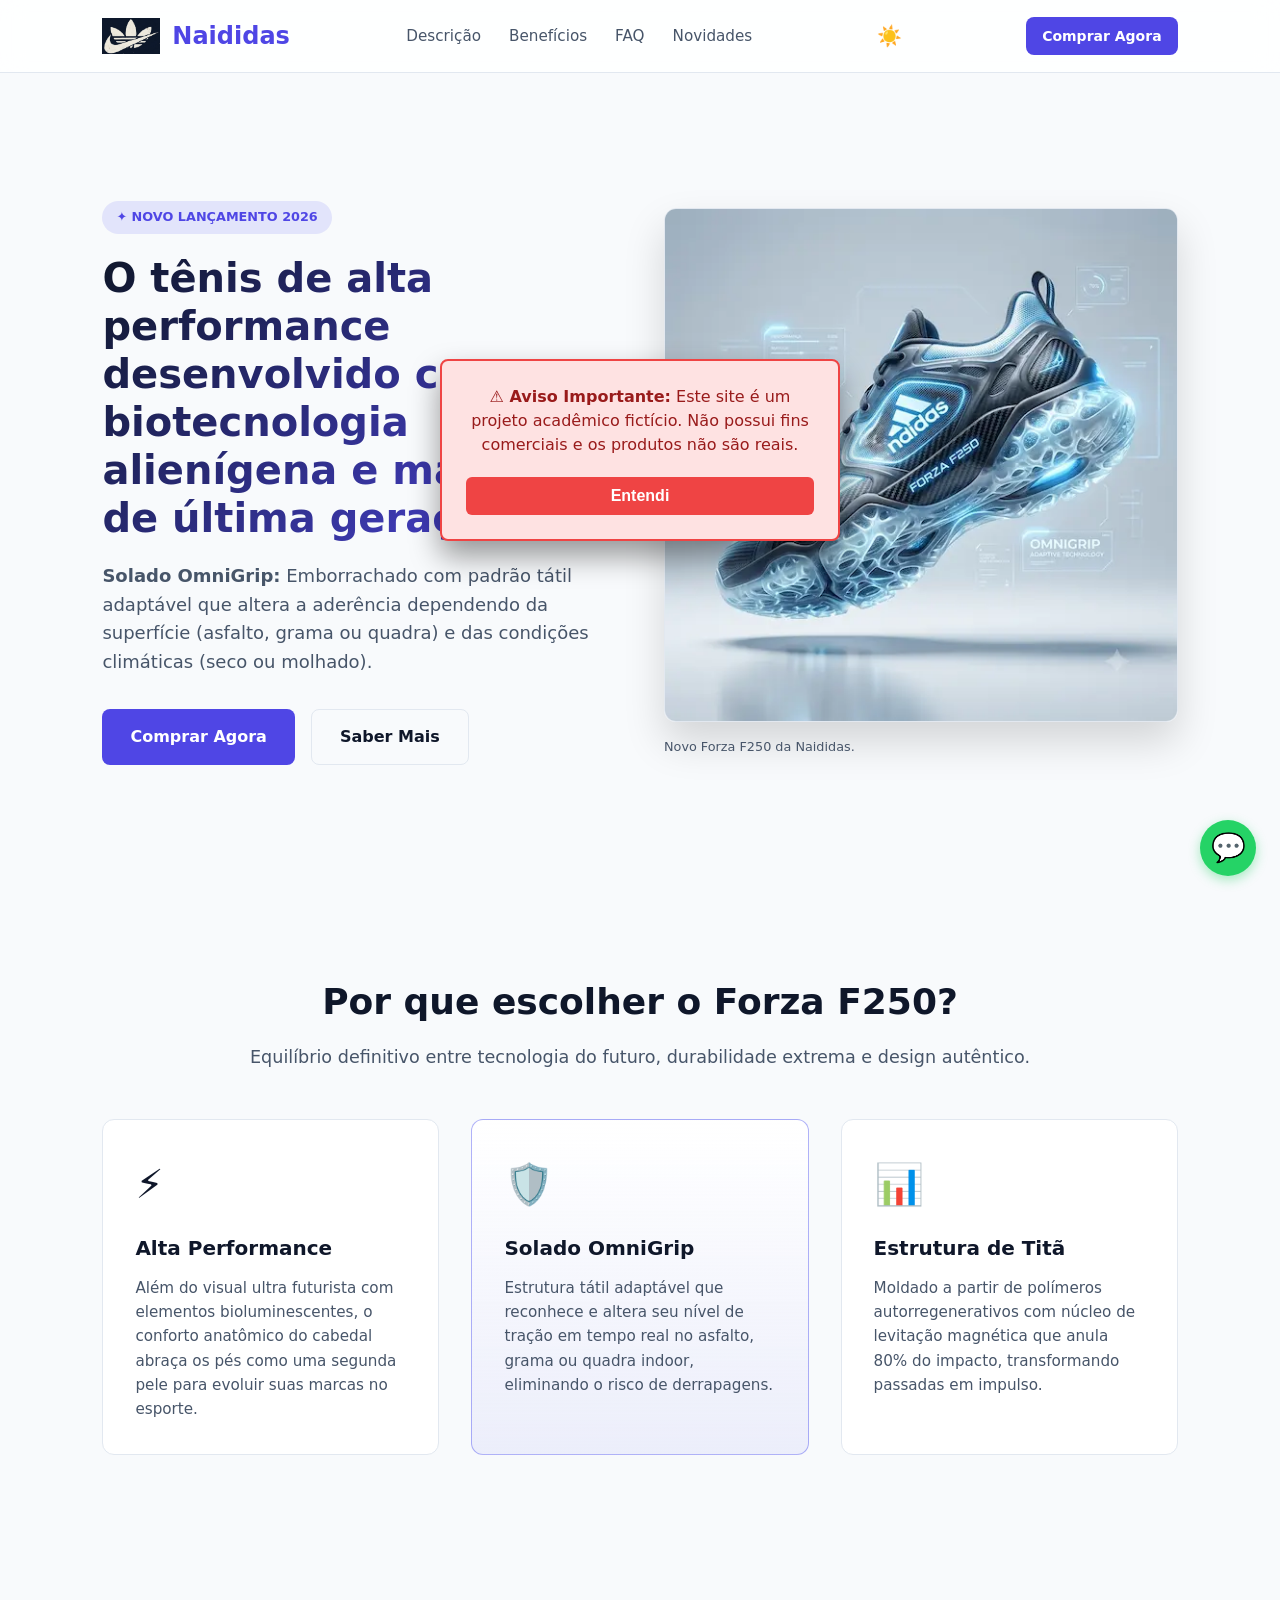
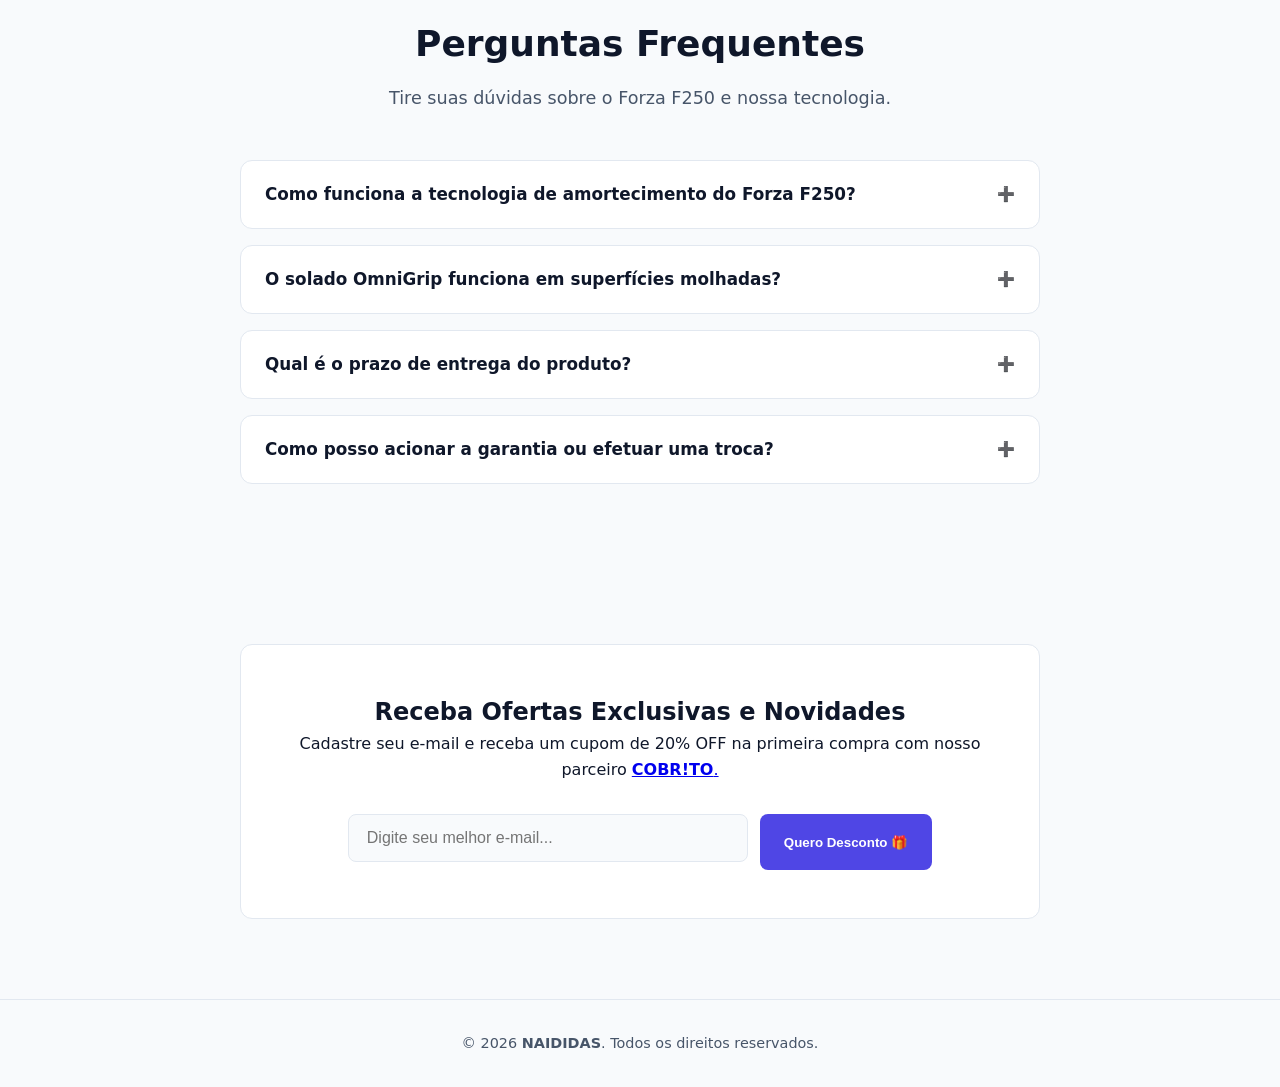
==== index.html @ dae68b15 "googleSearchVerification" ====
<!DOCTYPE html>
<html lang="pt-BR">
<head>
    <meta charset="UTF-8">
    <meta name="viewport" content="width=device-width, initial-scale=1.0">
    <title>Naididas - Forza F250 | Tênis de Alta Performance</title>

    <!-- 🔍 1. SEO TÉCNICO E INDEXAÇÃO -->
    <meta name="description" content="Tênis Naididas Forza F250: alta performance com biotecnologia alienígena, solado OmniGrip e levitação magnética para revolucionar sua prática esportiva.">
    <meta name="keywords" content="tênis esportivo, alta performance, Naididas, Forza F250, OmniGrip, tênis para corrida, tecnologia esportiva">
    <meta name="robots" content="index, follow">
    <meta name="google-site-verification" content="gStDUPfZQA_DkYHkqz-rygmfsW6gmnikHyQWNQwGamo" />    
    <link rel="canonical" href="https://aprimoramento-landing-page.vercel.app/">

    <!-- 🌐 META TAGS OPEN GRAPH (REDES SOCIAIS) -->
    <meta property="og:type" content="website">
    <meta property="og:title" content="Naididas - Forza F250">
    <meta property="og:description" content="Tecnologia de outro mundo para alta performance esportiva.">
    <meta property="og:image" content="https://images.unsplash.com/photo-1551288049-bebda4e38f71?q=80&w=1200&auto=format&fit=crop">
    <meta property="og:url" content="https://aprimoramento-landing-page.vercel.app/">
    
    <!-- FAVICON -->
    <link rel="icon" type="image/svg+xml" href="data:image/svg+xml,<svg xmlns='http://www.w3.org/2000/svg' viewBox='0 0 100 100'><text y='.9em' font-size='90'>🚀</text></svg>">
    
    <style>
        .menu-toggle {
            display: none !important;
        }
        @media (max-width: 768px) {
            .menu-toggle {
                display: flex !important;
            }
        }
    </style>
    
    <!-- ESTILOS CSS -->
    <!-- 1. Pré-carrega o CSS em segundo plano -->
    <link rel="preload" href="style.css" as="style">

    <!-- 2. Aplica o CSS assim que ele terminar de baixar -->
    <link rel="stylesheet" href="style.css" media="print" onload="this.media='all'">

    <!-- 3. Plano B caso o usuário tenha o JavaScript desativado no navegador -->
    <noscript>
    <link rel="stylesheet" href="style.css">
    </noscript>
       <script src="script.js" defer></script>
    </head>
<body>
   <div id="student-warning" class="student-warning">
    <p><strong>⚠️ Aviso Importante:</strong> Este site é um projeto acadêmico fictício. Não possui fins comerciais e os produtos não são reais.</p>
    <button id="close-warning" class="student-warning__close">Entendi</button>
</div>

<!-- 📌 CABEÇALHO FIXO COM GLASSMORPHISM -->
<header class="header">

    <div class="header__brand">
        <!--⚡ 2. PERFORMANCE: Dimensões explícitas na logo -->
        <img src="Gemini_Generated_Image_z8zp53z8zp53z8zp.jpg" alt="Logo Naididas" class="logo__img" width="36" height="36">
        <a href="#" class="header__logo">Naididas</a>
    </div>

    <nav id="header-nav" class="header__nav">
        <a href="#descricao" class="header__link">Descrição</a>
        <a href="#beneficios" class="header__link">Benefícios</a>
        <a href="#faq" class="header__link">FAQ</a>
        <a href="#newsletter" class="header__link">Novidades</a>
    </nav>

        <div class="header__actions">
        <!-- Botão para Alternar Tema -->
        <button id="theme-toggle" class="btn-icon" aria-label="Alternar Tema">
            <span class="theme-icon">🌙</span>
        </button>

        <!-- Botão Hambúrguer para Telas Menores -->
        <button class="btn-icon menu-toggle" aria-label="Menu">
            <svg width="24" height="24" viewBox="0 0 24 24" fill="none" stroke="currentColor" stroke-width="2" stroke-linecap="round" stroke-linejoin="round">
            <line x1="3" y1="12" x2="21" y2="12"></line>
            <line x1="3" y1="6" x2="21" y2="6"></line>
            <line x1="3" y1="18" x2="21" y2="18"></line>
            </svg>
        </button>
    </div>

    <a href="https://www.netshoes.com.br/p/tenis-adidas-duramo-rc-2-masculino-FBA-7043-006" class="btn btn--primary btn--sm">Comprar Agora</a>
</header>

<main>
    <!-- 🚀 SEÇÃO HERO -->
    <section class="hero">
        <div class="hero__content">
            <span class="tag">✦ NOVO LANÇAMENTO 2026</span>
            <h1 class="hero__title">O tênis de alta performance desenvolvido com biotecnologia alienígena e materiais de última geração.</h1>
            <p id="descricao" class="hero__description">
                <strong>Solado OmniGrip:</strong> Emborrachado com padrão tátil adaptável que altera a aderência dependendo da superfície (asfalto, grama ou quadra) e das condições climáticas (seco ou molhado).
            </p>
            <div class="hero__cta-group">
                <a href="https://www.netshoes.com.br/p/tenis-adidas-duramo-rc-2-masculino-FBA-7043-006" class="btn btn--primary btn--lg">Comprar Agora</a>
                <a href="#beneficios" class="btn btn--outline btn--lg">Saber Mais</a>
            </div>
        </div>
        <div class="hero__image-wrapper">
            <figure class="hero__figure">
                <picture>
                    <!-- O navegador tenta carregar o WebP primeiro -->
                    <source srcset="Tenis-Forza-F250.webp" type="image/webp">
                    
                    <!-- Fallback para PNG. Sem "loading=lazy", com "fetchpriority=high" -->
                    <img src="Tenis Forza F250.png" 
                         alt="Tênis Forza F250 da Naididas em cor azul bioluminescente" 
                         class="hero__img"
                         fetchpriority="high"
                         width="520"
                         height="350">
                </picture>
                <figcaption class="hero__caption">Novo Forza F250 da Naididas.</figcaption>
            </figure>
        </div>
    </section>

    <!-- 🎁 SEÇÃO DE BENEFÍCIOS -->
    <section id="beneficios" class="beneficios">
        <div class="beneficios__header">
            <h2 class="beneficios__title">Por que escolher o Forza F250?</h2>
            <p class="beneficios__subtitle">Equilíbrio definitivo entre tecnologia do futuro, durabilidade extrema e design autêntico.</p>
        </div>

        <div class="beneficios__grid">
            <article class="card">
                <div class="card__icon">⚡</div>
                <h3 class="card__title">Alta Performance</h3>
                <p class="card__description">
                    Além do visual ultra futurista com elementos bioluminescentes, o conforto anatômico do cabedal abraça os pés como uma segunda pele para evoluir suas marcas no esporte.
                </p>
            </article>

            <article id="recursos" class="card card--featured">
                <div class="card__icon">🛡️</div>
                <h3 class="card__title">Solado OmniGrip</h3>
                <p class="card__description">
                    Estrutura tátil adaptável que reconhece e altera seu nível de tração em tempo real no asfalto, grama ou quadra indoor, eliminando o risco de derrapagens.
                </p>
            </article>

            <article class="card">
                <div class="card__icon">📊</div>
                <h3 class="card__title">Estrutura de Titã</h3>
                <p class="card__description">
                    Moldado a partir de polímeros autorregenerativos com núcleo de levitação magnética que anula 80% do impacto, transformando passadas em impulso.
                </p>
            </article>
        </div>
    </section>

    <!-- ❓ SEÇÃO FAQ -->
    <section id="faq" class="faq">
        <div class="faq__header">
            <h2 class="faq__title">Perguntas Frequentes</h2>
            <p class="faq__subtitle">Tire suas dúvidas sobre o Forza F250 e nossa tecnologia.</p>
        </div>

        <div class="faq__container">
            <details class="faq__item">
                <summary class="faq__question">Como funciona a tecnologia de amortecimento do Forza F250?</summary>
                <div class="faq__answer">
                    <p>Utilizamos um núcleo de levitação magnética de baixa frequência que anula até 80% do impacto contra o solo, convertendo a energia da pisada em impulso para o próximo passo.</p>
                </div>
            </details>

            <details class="faq__item">
                <summary class="faq__question">O solado OmniGrip funciona em superfícies molhadas?</summary>
                <div class="faq__answer">
                    <p>Sim! A estrutura tátil adaptável altera a textura em tempo real conforme reconhece umidade ou mudanças de terreno, garantindo máxima tração e aderência.</p>
                </div>
            </details>

            <details class="faq__item">
                <summary class="faq__question">Qual é o prazo de entrega do produto?</summary>
                <div class="faq__answer">
                    <p>O envio é realizado em até 48 horas após a confirmação do pagamento. O prazo de entrega varia de 3 a 7 dias úteis de acordo com a sua região.</p>
                </div>
            </details>

            <details class="faq__item">
                <summary class="faq__question">Como posso acionar a garantia ou efetuar uma troca?</summary>
                <div class="faq__answer">
                    <p>Você pode solicitar a troca ou devolução em até 30 dias após o recebimento através do nosso canal de atendimento via WhatsApp ou e-mail de suporte.</p>
                </div>
            </details>
        </div>
    </section>

    <!-- 📩 CAPTURA DE LEADS -->
    <section id="newsletter" class="newsletter">
        <div class="newsletter__container">
            <h2 class="section-title">Receba Ofertas Exclusivas e Novidades</h2>
            <p class="section-subtitle">Cadastre seu e-mail e receba um cupom de 20% OFF na primeira compra com nosso parceiro 
                <a href="https://cobritofitness.netlify.app/" target="_blank"><strong>COBR!TO</strong>.</a></p>
            <form class="newsletter__form" action="#" method="POST">
                <div class="newsletter__field">
                    <label for="email-input" class="sr-only">Seu e-mail principal</label>
                    <input type="email" id="email-input" class="newsletter__input" placeholder="Digite seu melhor e-mail..." required>
                </div>
                <button type="submit" class="btn btn--primary btn--form">Quero Desconto 🎁</button>
            </form>
        </div>
    </section>
</main>

<!-- 🟢 BOTÃO FLUTUANTE DO WHATSAPP -->
<a href="https://wa.me/5511999999999" target="_blank" class="whatsapp-btn" aria-label="Fale conosco no WhatsApp">
    💬
</a>

<!-- 🦶 RODAPÉ -->
<footer class="footer">
    <p class="footer__text">
        © 2026 <strong>NAIDIDAS</strong>. Todos os direitos reservados.
    </p>
</footer>

</body>
</html>
---- style.css ----
/* ====================================================================
1. VARIÁVEIS CSS (:root) & RESET BÁSICO (TEMA ESCURO PADRÃO)
=====================================================================*/
:root, 
html[data-theme="dark"] {
  --bg-main: #0f172a;
  --bg-card: #1e293b;
  --bg-glass: rgba(15, 23, 42, 0.85);
  --color-primary: #6366f1;
  --color-primary-hover: #4f46e5;
  --color-secondary: #ec4899;
  --color-text: #f8fafc;
  --color-text-muted: #94a3b8;
  --color-border: #334155;

  --font-main: system-ui, -apple-system, BlinkMacSystemFont, 'Segoe UI', Roboto, sans-serif;
  --radius-sm: 8px;
  --radius-md: 12px;
  --radius-full: 999px;
  --transition: all 0.3s cubic-bezier(0.4, 0, 0.2, 1);
}

/* ====================================================================
   TEMA CLARO (Automático via Sistema OU Forçado)
=====================================================================*/
@media (prefers-color-scheme: light) {
  html:not([data-theme="dark"]) {
    --bg-main: #f8fafc;
    --bg-card: #ffffff;
    --bg-glass: rgba(255, 255, 255, 0.85);
    --color-primary: #4f46e5;
    --color-primary-hover: #4338ca;
    --color-secondary: #db2777;
    --color-text: #0f172a;
    --color-text-muted: #475569;
    --color-border: #e2e8f0;
  }
}

html[data-theme="light"] {
  --bg-main: #f8fafc;
  --bg-card: #ffffff;
  --bg-glass: rgba(255, 255, 255, 0.85);
  --color-primary: #4f46e5;
  --color-primary-hover: #4338ca;
  --color-secondary: #db2777;
  --color-text: #0f172a;
  --color-text-muted: #475569;
  --color-border: #e2e8f0;
}

/* ====================================================================
   RESET UNIVERSAL E ESTRUTURA
=====================================================================*/
* {
  margin: 0;
  padding: 0;
  box-sizing: border-box;
}

html {
  scroll-behavior: smooth;
  scroll-padding-top: 90px;
  font-family: var(--font-main);
  background-color: var(--bg-main);
  color: var(--color-text);
  transition: background-color 0.3s ease, color 0.3s ease;
}

body {
  line-height: 1.6;
  overflow-x: hidden;
  width: 100%;
}

/* ==========================================================================
   AVISO DE PROJETO ACADÊMICO
   ========================================================================== */
/* ==========================================================================
   AVISO DE PROJETO ACADÊMICO (ESTILO MODAL DE ERRO)
   ========================================================================== */
.student-warning {
    /* Posicionamento no centro da tela */
    position: fixed;
    top: 50%;
    left: 50%;
    transform: translate(-50%, -50%);
    z-index: 10000; /* Fica acima de todos os elementos do site */
    
    /* Visual de Erro/Alerta */
    background-color: #fee2e2; /* Fundo vermelho bem claro */
    color: #991b1b; /* Texto em vermelho escuro */
    border: 2px solid #ef4444; /* Borda vermelha padrão */
    border-radius: 8px; /* Cantos arredondados */
    box-shadow: 0 15px 30px rgba(0, 0, 0, 0.4); /* Sombra forte para destacar */
    
    /* Tamanho e espaçamento interno */
    width: 90%;
    max-width: 400px;
    padding: 24px;
    
    /* Organiza o texto e o botão em coluna */
    display: flex; 
    flex-direction: column;
    align-items: center;
    text-align: center;
    gap: 20px;
}

.student-warning p {
    margin: 0;
    font-size: 1rem;
    line-height: 1.5;
}

/* Estilo do novo botão "Entendi" */
.student-warning__close {
    background-color: #ef4444;
    color: #ffffff;
    border: none;
    padding: 10px 24px;
    font-size: 1rem;
    font-weight: bold;
    border-radius: 6px;
    cursor: pointer;
    transition: background-color 0.2s ease;
    width: 100%; /* Botão ocupa a largura total da caixa */
}

.student-warning__close:hover {
    background-color: #dc2626; /* Fica mais escuro ao passar o mouse */
}

.sr-only {
  position: absolute;
  width: 1px;
  height: 1px;
  padding: 0;
  margin: -1px;
  overflow: hidden;
  clip: rect(0, 0, 0, 0);
  border: 0;
}

/* ====================================================================
2. CABEÇALHO FIXO (.header)
=================================================================== */
.header {
  position: sticky;
  top: 0;
  z-index: 1000;
  display: flex;
  justify-content: space-between;
  align-items: center;
  padding: 16px 8%;
  background: var(--bg-glass);
  backdrop-filter: blur(12px);
  -webkit-backdrop-filter: blur(12px);
  border-bottom: 1px solid var(--color-border);
}

.header__brand {
  display: flex;
  align-items: center;
  gap: 12px;
}

.header__logo {
  color: var(--color-primary);
  font-size: 24px;
  font-weight: bold;
  text-decoration: none;
}

.logo__img {
  height: 36px;
  width: auto;
  object-fit: contain;
}

.header__nav {
  display: flex;
  gap: 28px;
}

/* Oculta o botão hambúrguer no Desktop */
.menu-toggle {
  display: none !important; 
}

.header__actions {
  display: flex;
  align-items: center;
  gap: 12px;
}

body.light-theme {
  --bg-main: #f8fafc;
  --bg-card: #ffffff;
  --bg-glass: rgba(255, 255, 255, 0.85);
  --color-text: #0f172a;
  --color-text-muted: #475569;
  --color-border: #e2e8f0;
}

.header__link {
  color: var(--color-text-muted);
  text-decoration: none;
  font-size: 0.95rem;
  font-weight: 500;
  transition: var(--transition);
}

.header__link:hover {
  color: var(--color-primary);
}

/* ====================================================================
3. BOTÕES REUTILIZÁVEIS (.btn)
=================================================================== */
.btn {
  display: inline-flex;
  align-items: center;
  justify-content: center;
  font-weight: 600;
  text-decoration: none;
  border-radius: var(--radius-sm);
  border: none;
  cursor: pointer;
  transition: var(--transition);
}

.btn--sm {
  padding: 8px 16px;
  font-size: 0.875rem;
}

.btn--lg {
  padding: 14px 28px;
  font-size: 1rem;
}

.btn--primary {
  background-color: var(--color-primary);
  color: #ffffff;
}

.btn--primary:hover {
  background-color: var(--color-primary-hover);
  transform: translateY(-2px);
  box-shadow: 0 8px 20px rgba(99, 102, 241, 0.3);
}

.btn--outline {
  background-color: transparent;
  color: var(--color-text);
  border: 1px solid var(--color-border);
}

.btn--outline:hover {
  border-color: var(--color-primary);
  background-color: rgba(99, 102, 241, 0.1);
}

.btn-icon {
    background: transparent;
    border: none;
    font-size: 1.25rem;
    cursor: pointer;
    padding: 8px;
    color: var(--color-text);
}

/* ====================================================================
4. SEÇÃO HERO (.hero)
=================================================================== */
.hero {
  display: flex;
  align-items: center;
  justify-content: space-between;
  gap: 48px;
  padding: 80px 8%;
  min-height: calc(100vh - 80px);
}

.hero__content {
  flex: 1;
  max-width: 600px;
}

.tag {
  display: inline-block;
  padding: 6px 14px;
  border-radius: var(--radius-full);
  background-color: rgba(99, 102, 241, 0.15);
  color: var(--color-primary);
  font-size: 0.8rem;
  font-weight: 700;
  margin-bottom: 20px;
}

.hero__title {
  font-size: 2.5rem;
  font-weight: 800;
  line-height: 1.2;
  margin-bottom: 20px;
  background: linear-gradient(135deg, var(--color-text) 0%, var(--color-primary) 100%);
  -webkit-background-clip: text;
  background-clip: text;
  -webkit-text-fill-color: transparent;
}

.hero__description {
  font-size: 1.125rem;
  color: var(--color-text-muted);
  margin-bottom: 32px;
}

.hero__cta-group {
  display: flex;
  gap: 16px;
  flex-wrap: wrap;
}

.hero__image-wrapper {
  flex: 1;
  width: 100%;
}

.hero__img {
  width: 100%;
  max-width: 520px;
  height: auto;
  border-radius: var(--radius-md);
  border: 1px solid var(--color-border);
  box-shadow: 0 20px 40px rgba(0, 0, 0, 0.15);
}

.hero__caption {
  font-size: 0.8rem;
  color: var(--color-text-muted);
  margin-top: 8px;
  text-align: left;
}

/* ====================================================================
5. SEÇÃO DE BENEFÍCIOS (.beneficios)
==================================================================== */
.beneficios {
  padding: 80px 8%;
  background-color: var(--bg-main);
}

.beneficios__header {
  text-align: center;
  margin-bottom: 48px;
}

.beneficios__title {
  font-size: 2.25rem;
  font-weight: 700;
  color: var(--color-text);
  margin-bottom: 12px;
}

.beneficios__subtitle {
  color: var(--color-text-muted);
  font-size: 1.1rem;
}

.beneficios__grid {
  display: grid;
  grid-template-columns: repeat(auto-fit, minmax(280px, 1fr));
  gap: 32px;
}

.card {
  background-color: var(--bg-card);
  border: 1px solid var(--color-border);
  border-radius: var(--radius-md);
  padding: 32px;
  display: flex;
  flex-direction: column;
  align-items: flex-start;
  transition: var(--transition);
}

.card:hover {
  transform: translateY(-8px);
  border-color: var(--color-primary);
  box-shadow: 0 12px 30px rgba(99, 102, 241, 0.15);
}

.card--featured {
  border-color: rgba(99, 102, 241, 0.5);
  background: linear-gradient(180deg, var(--bg-card) 0%, rgba(99, 102, 241, 0.08) 100%);
}

.card__icon {
  font-size: 2.5rem;
  margin-bottom: 16px;
}

.card__title {
  font-size: 1.25rem;
  font-weight: 600;
  color: var(--color-text);
  margin-bottom: 12px;
}

.card__description {
  color: var(--color-text-muted);
  font-size: 0.95rem;
  line-height: 1.6;
}

/* ====================================================================
6. PERGUNTAS FREQUENTES (.faq)
==================================================================== */
.faq {
  padding: 80px 8%;
  background-color: var(--bg-main);
}

.faq__header {
  text-align: center;
  margin-bottom: 48px;
}

.faq__title {
  font-size: 2.25rem;
  font-weight: 700;
  color: var(--color-text);
  margin-bottom: 12px;
}

.faq__subtitle {
  color: var(--color-text-muted);
  font-size: 1.1rem;
}

.faq__container {
  max-width: 800px;
  margin: 0 auto;
  display: flex;
  flex-direction: column;
  gap: 16px;
}

.faq__item {
  background-color: var(--bg-card);
  border: 1px solid var(--color-border);
  border-radius: var(--radius-md);
  overflow: hidden;
  transition: var(--transition);
}

.faq__item[open] {
  border-color: var(--color-primary);
}

.faq__question {
  padding: 20px 24px;
  font-size: 1.05rem;
  font-weight: 600;
  color: var(--color-text);
  cursor: pointer;
  list-style: none;
  display: flex;
  justify-content: space-between;
  align-items: center;
  user-select: none;
}

.faq__question::after {
  content: '➕';
  font-size: 0.9rem;
  transition: var(--transition);
}

.faq__item[open] .faq__question::after {
  content: '➖';
}

.faq__answer {
  padding: 0 24px 20px 24px;
  color: var(--color-text-muted);
  font-size: 0.95rem;
  line-height: 1.6;
}

/* ====================================================================
7. CAPTURA DE LEADS (.newsletter)
==================================================================== */
.newsletter {
  padding: 80px 8%;
}

.newsletter__container {
  background-color: var(--bg-card);
  border: 1px solid var(--color-border);
  border-radius: var(--radius-md);
  padding: 48px 24px;
  text-align: center;
  max-width: 800px;
  margin: 0 auto;
}

.newsletter__form {
  display: flex;
  gap: 12px;
  margin-top: 32px;
  justify-content: center;
}

.newsletter__field {
  flex: 1;
  max-width: 400px;
}

.newsletter__input {
  width: 100%;
  padding: 14px 18px;
  border-radius: var(--radius-sm);
  border: 1px solid var(--color-border);
  background-color: var(--bg-main);
  color: var(--color-text);
  font-size: 1rem;
  outline: none;
  transition: var(--transition);
}

.newsletter__input:focus {
  border-color: var(--color-primary);
  box-shadow: 0 0 0 3px rgba(99, 102, 241, 0.25);
}

.btn--form {
  padding: 14px 24px;
}

/* ====================================================================
8. RODAPÉ E BOTÃO FLUTUANTE
==================================================================== */
.footer {
  padding: 32px 8%;
  border-top: 1px solid var(--color-border);
  text-align: center;
  color: var(--color-text-muted);
  font-size: 0.9rem;
}

.whatsapp-btn {
  position: fixed;
  bottom: 24px;
  right: 24px;
  z-index: 9999;
  width: 56px;
  height: 56px;
  background-color: #25d366;
  color: #ffffff;
  border-radius: var(--radius-full);
  display: flex;
  align-items: center;
  justify-content: center;
  font-size: 1.75rem;
  text-decoration: none;
  box-shadow: 0 4px 12px rgba(37, 211, 102, 0.4);
  transition: var(--transition);
}

.whatsapp-btn:hover {
  background-color: #1eb954;
  transform: scale(1.1);
  box-shadow: 0 6px 16px rgba(37, 211, 102, 0.6);
}

/* ====================================================================
9. MEDIA QUERIES (RESPONSIVIDADE MÓVEL)
==================================================================== */
@media (max-width: 768px) {
  .header {
    padding: 14px 5%;
  }

  /* Esconde os links normais e cria o bloco suspenso */
  .header__nav {
    display: none;
    position: absolute;
    top: 100%;
    left: 0;
    width: 100%;
    background: var(--bg-card);
    flex-direction: column;
    padding: 20px;
    border-bottom: 1px solid var(--color-border);
  }

  /* Classe ativada via JavaScript para abrir o menu */
  .header__nav.header__nav--active {
    display: flex;
  }

  /* Força a exibição do botão Hambúrguer apenas no mobile */
  .menu-toggle {
    display: flex !important;
    align-items: center;
    justify-content: center;
  }

  /* Ajustes da Seção Hero para Mobile */
  .hero {
    flex-direction: column;
    text-align: center;
    padding: 40px 5%;
    min-height: auto;
  }

  .hero__title {
    font-size: 1.85rem;
  }

  .hero__caption {
    text-align: center;
  }

  .hero__cta-group {
    justify-content: center;
  }

  .newsletter__form {
    flex-direction: column;
    align-items: center;
  }

  .newsletter__field, .btn--form {
    width: 100%;
  }
}

/* ==========================================================================
10. ACESSIBILIDADE: FOCO VISÍVEL PARA NAVEGAÇÃO VIA TECLADO (TAB)
========================================================================== */
:focus-visible {
  outline: 3px solid var(--color-primary, #6366f1);
  outline-offset: 4px;
  border-radius: 4px;
}

/* ==========================================================================
11. ESTILIZAÇÃO PARA IMPRESSÃO (@media print)
========================================================================== */
@media print {
  .header,
  .btn,
  .newsletter,
  .whatsapp-btn,
  .faq__question::after {
    display: none !important;
  }

  body {
    background-color: #ffffff !important;
    color: #000000 !important;
  }

  .card, .faq__item {
    border: 1px solid #ccc !important;
    background: transparent !important;
    break-inside: avoid;
  }
}
---- style.css ----
/* ====================================================================
1. VARIÁVEIS CSS (:root) & RESET BÁSICO (TEMA ESCURO PADRÃO)
=====================================================================*/
:root, 
html[data-theme="dark"] {
  --bg-main: #0f172a;
  --bg-card: #1e293b;
  --bg-glass: rgba(15, 23, 42, 0.85);
  --color-primary: #6366f1;
  --color-primary-hover: #4f46e5;
  --color-secondary: #ec4899;
  --color-text: #f8fafc;
  --color-text-muted: #94a3b8;
  --color-border: #334155;

  --font-main: system-ui, -apple-system, BlinkMacSystemFont, 'Segoe UI', Roboto, sans-serif;
  --radius-sm: 8px;
  --radius-md: 12px;
  --radius-full: 999px;
  --transition: all 0.3s cubic-bezier(0.4, 0, 0.2, 1);
}

/* ====================================================================
   TEMA CLARO (Automático via Sistema OU Forçado)
=====================================================================*/
@media (prefers-color-scheme: light) {
  html:not([data-theme="dark"]) {
    --bg-main: #f8fafc;
    --bg-card: #ffffff;
    --bg-glass: rgba(255, 255, 255, 0.85);
    --color-primary: #4f46e5;
    --color-primary-hover: #4338ca;
    --color-secondary: #db2777;
    --color-text: #0f172a;
    --color-text-muted: #475569;
    --color-border: #e2e8f0;
  }
}

html[data-theme="light"] {
  --bg-main: #f8fafc;
  --bg-card: #ffffff;
  --bg-glass: rgba(255, 255, 255, 0.85);
  --color-primary: #4f46e5;
  --color-primary-hover: #4338ca;
  --color-secondary: #db2777;
  --color-text: #0f172a;
  --color-text-muted: #475569;
  --color-border: #e2e8f0;
}

/* ====================================================================
   RESET UNIVERSAL E ESTRUTURA
=====================================================================*/
* {
  margin: 0;
  padding: 0;
  box-sizing: border-box;
}

html {
  scroll-behavior: smooth;
  scroll-padding-top: 90px;
  font-family: var(--font-main);
  background-color: var(--bg-main);
  color: var(--color-text);
  transition: background-color 0.3s ease, color 0.3s ease;
}

body {
  line-height: 1.6;
  overflow-x: hidden;
  width: 100%;
}

/* ==========================================================================
   AVISO DE PROJETO ACADÊMICO
   ========================================================================== */
/* ==========================================================================
   AVISO DE PROJETO ACADÊMICO (ESTILO MODAL DE ERRO)
   ========================================================================== */
.student-warning {
    /* Posicionamento no centro da tela */
    position: fixed;
    top: 50%;
    left: 50%;
    transform: translate(-50%, -50%);
    z-index: 10000; /* Fica acima de todos os elementos do site */
    
    /* Visual de Erro/Alerta */
    background-color: #fee2e2; /* Fundo vermelho bem claro */
    color: #991b1b; /* Texto em vermelho escuro */
    border: 2px solid #ef4444; /* Borda vermelha padrão */
    border-radius: 8px; /* Cantos arredondados */
    box-shadow: 0 15px 30px rgba(0, 0, 0, 0.4); /* Sombra forte para destacar */
    
    /* Tamanho e espaçamento interno */
    width: 90%;
    max-width: 400px;
    padding: 24px;
    
    /* Organiza o texto e o botão em coluna */
    display: flex; 
    flex-direction: column;
    align-items: center;
    text-align: center;
    gap: 20px;
}

.student-warning p {
    margin: 0;
    font-size: 1rem;
    line-height: 1.5;
}

/* Estilo do novo botão "Entendi" */
.student-warning__close {
    background-color: #ef4444;
    color: #ffffff;
    border: none;
    padding: 10px 24px;
    font-size: 1rem;
    font-weight: bold;
    border-radius: 6px;
    cursor: pointer;
    transition: background-color 0.2s ease;
    width: 100%; /* Botão ocupa a largura total da caixa */
}

.student-warning__close:hover {
    background-color: #dc2626; /* Fica mais escuro ao passar o mouse */
}

.sr-only {
  position: absolute;
  width: 1px;
  height: 1px;
  padding: 0;
  margin: -1px;
  overflow: hidden;
  clip: rect(0, 0, 0, 0);
  border: 0;
}

/* ====================================================================
2. CABEÇALHO FIXO (.header)
=================================================================== */
.header {
  position: sticky;
  top: 0;
  z-index: 1000;
  display: flex;
  justify-content: space-between;
  align-items: center;
  padding: 16px 8%;
  background: var(--bg-glass);
  backdrop-filter: blur(12px);
  -webkit-backdrop-filter: blur(12px);
  border-bottom: 1px solid var(--color-border);
}

.header__brand {
  display: flex;
  align-items: center;
  gap: 12px;
}

.header__logo {
  color: var(--color-primary);
  font-size: 24px;
  font-weight: bold;
  text-decoration: none;
}

.logo__img {
  height: 36px;
  width: auto;
  object-fit: contain;
}

.header__nav {
  display: flex;
  gap: 28px;
}

/* Oculta o botão hambúrguer no Desktop */
.menu-toggle {
  display: none !important; 
}

.header__actions {
  display: flex;
  align-items: center;
  gap: 12px;
}

body.light-theme {
  --bg-main: #f8fafc;
  --bg-card: #ffffff;
  --bg-glass: rgba(255, 255, 255, 0.85);
  --color-text: #0f172a;
  --color-text-muted: #475569;
  --color-border: #e2e8f0;
}

.header__link {
  color: var(--color-text-muted);
  text-decoration: none;
  font-size: 0.95rem;
  font-weight: 500;
  transition: var(--transition);
}

.header__link:hover {
  color: var(--color-primary);
}

/* ====================================================================
3. BOTÕES REUTILIZÁVEIS (.btn)
=================================================================== */
.btn {
  display: inline-flex;
  align-items: center;
  justify-content: center;
  font-weight: 600;
  text-decoration: none;
  border-radius: var(--radius-sm);
  border: none;
  cursor: pointer;
  transition: var(--transition);
}

.btn--sm {
  padding: 8px 16px;
  font-size: 0.875rem;
}

.btn--lg {
  padding: 14px 28px;
  font-size: 1rem;
}

.btn--primary {
  background-color: var(--color-primary);
  color: #ffffff;
}

.btn--primary:hover {
  background-color: var(--color-primary-hover);
  transform: translateY(-2px);
  box-shadow: 0 8px 20px rgba(99, 102, 241, 0.3);
}

.btn--outline {
  background-color: transparent;
  color: var(--color-text);
  border: 1px solid var(--color-border);
}

.btn--outline:hover {
  border-color: var(--color-primary);
  background-color: rgba(99, 102, 241, 0.1);
}

.btn-icon {
    background: transparent;
    border: none;
    font-size: 1.25rem;
    cursor: pointer;
    padding: 8px;
    color: var(--color-text);
}

/* ====================================================================
4. SEÇÃO HERO (.hero)
=================================================================== */
.hero {
  display: flex;
  align-items: center;
  justify-content: space-between;
  gap: 48px;
  padding: 80px 8%;
  min-height: calc(100vh - 80px);
}

.hero__content {
  flex: 1;
  max-width: 600px;
}

.tag {
  display: inline-block;
  padding: 6px 14px;
  border-radius: var(--radius-full);
  background-color: rgba(99, 102, 241, 0.15);
  color: var(--color-primary);
  font-size: 0.8rem;
  font-weight: 700;
  margin-bottom: 20px;
}

.hero__title {
  font-size: 2.5rem;
  font-weight: 800;
  line-height: 1.2;
  margin-bottom: 20px;
  background: linear-gradient(135deg, var(--color-text) 0%, var(--color-primary) 100%);
  -webkit-background-clip: text;
  background-clip: text;
  -webkit-text-fill-color: transparent;
}

.hero__description {
  font-size: 1.125rem;
  color: var(--color-text-muted);
  margin-bottom: 32px;
}

.hero__cta-group {
  display: flex;
  gap: 16px;
  flex-wrap: wrap;
}

.hero__image-wrapper {
  flex: 1;
  width: 100%;
}

.hero__img {
  width: 100%;
  max-width: 520px;
  height: auto;
  border-radius: var(--radius-md);
  border: 1px solid var(--color-border);
  box-shadow: 0 20px 40px rgba(0, 0, 0, 0.15);
}

.hero__caption {
  font-size: 0.8rem;
  color: var(--color-text-muted);
  margin-top: 8px;
  text-align: left;
}

/* ====================================================================
5. SEÇÃO DE BENEFÍCIOS (.beneficios)
==================================================================== */
.beneficios {
  padding: 80px 8%;
  background-color: var(--bg-main);
}

.beneficios__header {
  text-align: center;
  margin-bottom: 48px;
}

.beneficios__title {
  font-size: 2.25rem;
  font-weight: 700;
  color: var(--color-text);
  margin-bottom: 12px;
}

.beneficios__subtitle {
  color: var(--color-text-muted);
  font-size: 1.1rem;
}

.beneficios__grid {
  display: grid;
  grid-template-columns: repeat(auto-fit, minmax(280px, 1fr));
  gap: 32px;
}

.card {
  background-color: var(--bg-card);
  border: 1px solid var(--color-border);
  border-radius: var(--radius-md);
  padding: 32px;
  display: flex;
  flex-direction: column;
  align-items: flex-start;
  transition: var(--transition);
}

.card:hover {
  transform: translateY(-8px);
  border-color: var(--color-primary);
  box-shadow: 0 12px 30px rgba(99, 102, 241, 0.15);
}

.card--featured {
  border-color: rgba(99, 102, 241, 0.5);
  background: linear-gradient(180deg, var(--bg-card) 0%, rgba(99, 102, 241, 0.08) 100%);
}

.card__icon {
  font-size: 2.5rem;
  margin-bottom: 16px;
}

.card__title {
  font-size: 1.25rem;
  font-weight: 600;
  color: var(--color-text);
  margin-bottom: 12px;
}

.card__description {
  color: var(--color-text-muted);
  font-size: 0.95rem;
  line-height: 1.6;
}

/* ====================================================================
6. PERGUNTAS FREQUENTES (.faq)
==================================================================== */
.faq {
  padding: 80px 8%;
  background-color: var(--bg-main);
}

.faq__header {
  text-align: center;
  margin-bottom: 48px;
}

.faq__title {
  font-size: 2.25rem;
  font-weight: 700;
  color: var(--color-text);
  margin-bottom: 12px;
}

.faq__subtitle {
  color: var(--color-text-muted);
  font-size: 1.1rem;
}

.faq__container {
  max-width: 800px;
  margin: 0 auto;
  display: flex;
  flex-direction: column;
  gap: 16px;
}

.faq__item {
  background-color: var(--bg-card);
  border: 1px solid var(--color-border);
  border-radius: var(--radius-md);
  overflow: hidden;
  transition: var(--transition);
}

.faq__item[open] {
  border-color: var(--color-primary);
}

.faq__question {
  padding: 20px 24px;
  font-size: 1.05rem;
  font-weight: 600;
  color: var(--color-text);
  cursor: pointer;
  list-style: none;
  display: flex;
  justify-content: space-between;
  align-items: center;
  user-select: none;
}

.faq__question::after {
  content: '➕';
  font-size: 0.9rem;
  transition: var(--transition);
}

.faq__item[open] .faq__question::after {
  content: '➖';
}

.faq__answer {
  padding: 0 24px 20px 24px;
  color: var(--color-text-muted);
  font-size: 0.95rem;
  line-height: 1.6;
}

/* ====================================================================
7. CAPTURA DE LEADS (.newsletter)
==================================================================== */
.newsletter {
  padding: 80px 8%;
}

.newsletter__container {
  background-color: var(--bg-card);
  border: 1px solid var(--color-border);
  border-radius: var(--radius-md);
  padding: 48px 24px;
  text-align: center;
  max-width: 800px;
  margin: 0 auto;
}

.newsletter__form {
  display: flex;
  gap: 12px;
  margin-top: 32px;
  justify-content: center;
}

.newsletter__field {
  flex: 1;
  max-width: 400px;
}

.newsletter__input {
  width: 100%;
  padding: 14px 18px;
  border-radius: var(--radius-sm);
  border: 1px solid var(--color-border);
  background-color: var(--bg-main);
  color: var(--color-text);
  font-size: 1rem;
  outline: none;
  transition: var(--transition);
}

.newsletter__input:focus {
  border-color: var(--color-primary);
  box-shadow: 0 0 0 3px rgba(99, 102, 241, 0.25);
}

.btn--form {
  padding: 14px 24px;
}

/* ====================================================================
8. RODAPÉ E BOTÃO FLUTUANTE
==================================================================== */
.footer {
  padding: 32px 8%;
  border-top: 1px solid var(--color-border);
  text-align: center;
  color: var(--color-text-muted);
  font-size: 0.9rem;
}

.whatsapp-btn {
  position: fixed;
  bottom: 24px;
  right: 24px;
  z-index: 9999;
  width: 56px;
  height: 56px;
  background-color: #25d366;
  color: #ffffff;
  border-radius: var(--radius-full);
  display: flex;
  align-items: center;
  justify-content: center;
  font-size: 1.75rem;
  text-decoration: none;
  box-shadow: 0 4px 12px rgba(37, 211, 102, 0.4);
  transition: var(--transition);
}

.whatsapp-btn:hover {
  background-color: #1eb954;
  transform: scale(1.1);
  box-shadow: 0 6px 16px rgba(37, 211, 102, 0.6);
}

/* ====================================================================
9. MEDIA QUERIES (RESPONSIVIDADE MÓVEL)
==================================================================== */
@media (max-width: 768px) {
  .header {
    padding: 14px 5%;
  }

  /* Esconde os links normais e cria o bloco suspenso */
  .header__nav {
    display: none;
    position: absolute;
    top: 100%;
    left: 0;
    width: 100%;
    background: var(--bg-card);
    flex-direction: column;
    padding: 20px;
    border-bottom: 1px solid var(--color-border);
  }

  /* Classe ativada via JavaScript para abrir o menu */
  .header__nav.header__nav--active {
    display: flex;
  }

  /* Força a exibição do botão Hambúrguer apenas no mobile */
  .menu-toggle {
    display: flex !important;
    align-items: center;
    justify-content: center;
  }

  /* Ajustes da Seção Hero para Mobile */
  .hero {
    flex-direction: column;
    text-align: center;
    padding: 40px 5%;
    min-height: auto;
  }

  .hero__title {
    font-size: 1.85rem;
  }

  .hero__caption {
    text-align: center;
  }

  .hero__cta-group {
    justify-content: center;
  }

  .newsletter__form {
    flex-direction: column;
    align-items: center;
  }

  .newsletter__field, .btn--form {
    width: 100%;
  }
}

/* ==========================================================================
10. ACESSIBILIDADE: FOCO VISÍVEL PARA NAVEGAÇÃO VIA TECLADO (TAB)
========================================================================== */
:focus-visible {
  outline: 3px solid var(--color-primary, #6366f1);
  outline-offset: 4px;
  border-radius: 4px;
}

/* ==========================================================================
11. ESTILIZAÇÃO PARA IMPRESSÃO (@media print)
========================================================================== */
@media print {
  .header,
  .btn,
  .newsletter,
  .whatsapp-btn,
  .faq__question::after {
    display: none !important;
  }

  body {
    background-color: #ffffff !important;
    color: #000000 !important;
  }

  .card, .faq__item {
    border: 1px solid #ccc !important;
    background: transparent !important;
    break-inside: avoid;
  }
}
---- style.css ----
/* ====================================================================
1. VARIÁVEIS CSS (:root) & RESET BÁSICO (TEMA ESCURO PADRÃO)
=====================================================================*/
:root, 
html[data-theme="dark"] {
  --bg-main: #0f172a;
  --bg-card: #1e293b;
  --bg-glass: rgba(15, 23, 42, 0.85);
  --color-primary: #6366f1;
  --color-primary-hover: #4f46e5;
  --color-secondary: #ec4899;
  --color-text: #f8fafc;
  --color-text-muted: #94a3b8;
  --color-border: #334155;

  --font-main: system-ui, -apple-system, BlinkMacSystemFont, 'Segoe UI', Roboto, sans-serif;
  --radius-sm: 8px;
  --radius-md: 12px;
  --radius-full: 999px;
  --transition: all 0.3s cubic-bezier(0.4, 0, 0.2, 1);
}

/* ====================================================================
   TEMA CLARO (Automático via Sistema OU Forçado)
=====================================================================*/
@media (prefers-color-scheme: light) {
  html:not([data-theme="dark"]) {
    --bg-main: #f8fafc;
    --bg-card: #ffffff;
    --bg-glass: rgba(255, 255, 255, 0.85);
    --color-primary: #4f46e5;
    --color-primary-hover: #4338ca;
    --color-secondary: #db2777;
    --color-text: #0f172a;
    --color-text-muted: #475569;
    --color-border: #e2e8f0;
  }
}

html[data-theme="light"] {
  --bg-main: #f8fafc;
  --bg-card: #ffffff;
  --bg-glass: rgba(255, 255, 255, 0.85);
  --color-primary: #4f46e5;
  --color-primary-hover: #4338ca;
  --color-secondary: #db2777;
  --color-text: #0f172a;
  --color-text-muted: #475569;
  --color-border: #e2e8f0;
}

/* ====================================================================
   RESET UNIVERSAL E ESTRUTURA
=====================================================================*/
* {
  margin: 0;
  padding: 0;
  box-sizing: border-box;
}

html {
  scroll-behavior: smooth;
  scroll-padding-top: 90px;
  font-family: var(--font-main);
  background-color: var(--bg-main);
  color: var(--color-text);
  transition: background-color 0.3s ease, color 0.3s ease;
}

body {
  line-height: 1.6;
  overflow-x: hidden;
  width: 100%;
}

/* ==========================================================================
   AVISO DE PROJETO ACADÊMICO
   ========================================================================== */
/* ==========================================================================
   AVISO DE PROJETO ACADÊMICO (ESTILO MODAL DE ERRO)
   ========================================================================== */
.student-warning {
    /* Posicionamento no centro da tela */
    position: fixed;
    top: 50%;
    left: 50%;
    transform: translate(-50%, -50%);
    z-index: 10000; /* Fica acima de todos os elementos do site */
    
    /* Visual de Erro/Alerta */
    background-color: #fee2e2; /* Fundo vermelho bem claro */
    color: #991b1b; /* Texto em vermelho escuro */
    border: 2px solid #ef4444; /* Borda vermelha padrão */
    border-radius: 8px; /* Cantos arredondados */
    box-shadow: 0 15px 30px rgba(0, 0, 0, 0.4); /* Sombra forte para destacar */
    
    /* Tamanho e espaçamento interno */
    width: 90%;
    max-width: 400px;
    padding: 24px;
    
    /* Organiza o texto e o botão em coluna */
    display: flex; 
    flex-direction: column;
    align-items: center;
    text-align: center;
    gap: 20px;
}

.student-warning p {
    margin: 0;
    font-size: 1rem;
    line-height: 1.5;
}

/* Estilo do novo botão "Entendi" */
.student-warning__close {
    background-color: #ef4444;
    color: #ffffff;
    border: none;
    padding: 10px 24px;
    font-size: 1rem;
    font-weight: bold;
    border-radius: 6px;
    cursor: pointer;
    transition: background-color 0.2s ease;
    width: 100%; /* Botão ocupa a largura total da caixa */
}

.student-warning__close:hover {
    background-color: #dc2626; /* Fica mais escuro ao passar o mouse */
}

.sr-only {
  position: absolute;
  width: 1px;
  height: 1px;
  padding: 0;
  margin: -1px;
  overflow: hidden;
  clip: rect(0, 0, 0, 0);
  border: 0;
}

/* ====================================================================
2. CABEÇALHO FIXO (.header)
=================================================================== */
.header {
  position: sticky;
  top: 0;
  z-index: 1000;
  display: flex;
  justify-content: space-between;
  align-items: center;
  padding: 16px 8%;
  background: var(--bg-glass);
  backdrop-filter: blur(12px);
  -webkit-backdrop-filter: blur(12px);
  border-bottom: 1px solid var(--color-border);
}

.header__brand {
  display: flex;
  align-items: center;
  gap: 12px;
}

.header__logo {
  color: var(--color-primary);
  font-size: 24px;
  font-weight: bold;
  text-decoration: none;
}

.logo__img {
  height: 36px;
  width: auto;
  object-fit: contain;
}

.header__nav {
  display: flex;
  gap: 28px;
}

/* Oculta o botão hambúrguer no Desktop */
.menu-toggle {
  display: none !important; 
}

.header__actions {
  display: flex;
  align-items: center;
  gap: 12px;
}

body.light-theme {
  --bg-main: #f8fafc;
  --bg-card: #ffffff;
  --bg-glass: rgba(255, 255, 255, 0.85);
  --color-text: #0f172a;
  --color-text-muted: #475569;
  --color-border: #e2e8f0;
}

.header__link {
  color: var(--color-text-muted);
  text-decoration: none;
  font-size: 0.95rem;
  font-weight: 500;
  transition: var(--transition);
}

.header__link:hover {
  color: var(--color-primary);
}

/* ====================================================================
3. BOTÕES REUTILIZÁVEIS (.btn)
=================================================================== */
.btn {
  display: inline-flex;
  align-items: center;
  justify-content: center;
  font-weight: 600;
  text-decoration: none;
  border-radius: var(--radius-sm);
  border: none;
  cursor: pointer;
  transition: var(--transition);
}

.btn--sm {
  padding: 8px 16px;
  font-size: 0.875rem;
}

.btn--lg {
  padding: 14px 28px;
  font-size: 1rem;
}

.btn--primary {
  background-color: var(--color-primary);
  color: #ffffff;
}

.btn--primary:hover {
  background-color: var(--color-primary-hover);
  transform: translateY(-2px);
  box-shadow: 0 8px 20px rgba(99, 102, 241, 0.3);
}

.btn--outline {
  background-color: transparent;
  color: var(--color-text);
  border: 1px solid var(--color-border);
}

.btn--outline:hover {
  border-color: var(--color-primary);
  background-color: rgba(99, 102, 241, 0.1);
}

.btn-icon {
    background: transparent;
    border: none;
    font-size: 1.25rem;
    cursor: pointer;
    padding: 8px;
    color: var(--color-text);
}

/* ====================================================================
4. SEÇÃO HERO (.hero)
=================================================================== */
.hero {
  display: flex;
  align-items: center;
  justify-content: space-between;
  gap: 48px;
  padding: 80px 8%;
  min-height: calc(100vh - 80px);
}

.hero__content {
  flex: 1;
  max-width: 600px;
}

.tag {
  display: inline-block;
  padding: 6px 14px;
  border-radius: var(--radius-full);
  background-color: rgba(99, 102, 241, 0.15);
  color: var(--color-primary);
  font-size: 0.8rem;
  font-weight: 700;
  margin-bottom: 20px;
}

.hero__title {
  font-size: 2.5rem;
  font-weight: 800;
  line-height: 1.2;
  margin-bottom: 20px;
  background: linear-gradient(135deg, var(--color-text) 0%, var(--color-primary) 100%);
  -webkit-background-clip: text;
  background-clip: text;
  -webkit-text-fill-color: transparent;
}

.hero__description {
  font-size: 1.125rem;
  color: var(--color-text-muted);
  margin-bottom: 32px;
}

.hero__cta-group {
  display: flex;
  gap: 16px;
  flex-wrap: wrap;
}

.hero__image-wrapper {
  flex: 1;
  width: 100%;
}

.hero__img {
  width: 100%;
  max-width: 520px;
  height: auto;
  border-radius: var(--radius-md);
  border: 1px solid var(--color-border);
  box-shadow: 0 20px 40px rgba(0, 0, 0, 0.15);
}

.hero__caption {
  font-size: 0.8rem;
  color: var(--color-text-muted);
  margin-top: 8px;
  text-align: left;
}

/* ====================================================================
5. SEÇÃO DE BENEFÍCIOS (.beneficios)
==================================================================== */
.beneficios {
  padding: 80px 8%;
  background-color: var(--bg-main);
}

.beneficios__header {
  text-align: center;
  margin-bottom: 48px;
}

.beneficios__title {
  font-size: 2.25rem;
  font-weight: 700;
  color: var(--color-text);
  margin-bottom: 12px;
}

.beneficios__subtitle {
  color: var(--color-text-muted);
  font-size: 1.1rem;
}

.beneficios__grid {
  display: grid;
  grid-template-columns: repeat(auto-fit, minmax(280px, 1fr));
  gap: 32px;
}

.card {
  background-color: var(--bg-card);
  border: 1px solid var(--color-border);
  border-radius: var(--radius-md);
  padding: 32px;
  display: flex;
  flex-direction: column;
  align-items: flex-start;
  transition: var(--transition);
}

.card:hover {
  transform: translateY(-8px);
  border-color: var(--color-primary);
  box-shadow: 0 12px 30px rgba(99, 102, 241, 0.15);
}

.card--featured {
  border-color: rgba(99, 102, 241, 0.5);
  background: linear-gradient(180deg, var(--bg-card) 0%, rgba(99, 102, 241, 0.08) 100%);
}

.card__icon {
  font-size: 2.5rem;
  margin-bottom: 16px;
}

.card__title {
  font-size: 1.25rem;
  font-weight: 600;
  color: var(--color-text);
  margin-bottom: 12px;
}

.card__description {
  color: var(--color-text-muted);
  font-size: 0.95rem;
  line-height: 1.6;
}

/* ====================================================================
6. PERGUNTAS FREQUENTES (.faq)
==================================================================== */
.faq {
  padding: 80px 8%;
  background-color: var(--bg-main);
}

.faq__header {
  text-align: center;
  margin-bottom: 48px;
}

.faq__title {
  font-size: 2.25rem;
  font-weight: 700;
  color: var(--color-text);
  margin-bottom: 12px;
}

.faq__subtitle {
  color: var(--color-text-muted);
  font-size: 1.1rem;
}

.faq__container {
  max-width: 800px;
  margin: 0 auto;
  display: flex;
  flex-direction: column;
  gap: 16px;
}

.faq__item {
  background-color: var(--bg-card);
  border: 1px solid var(--color-border);
  border-radius: var(--radius-md);
  overflow: hidden;
  transition: var(--transition);
}

.faq__item[open] {
  border-color: var(--color-primary);
}

.faq__question {
  padding: 20px 24px;
  font-size: 1.05rem;
  font-weight: 600;
  color: var(--color-text);
  cursor: pointer;
  list-style: none;
  display: flex;
  justify-content: space-between;
  align-items: center;
  user-select: none;
}

.faq__question::after {
  content: '➕';
  font-size: 0.9rem;
  transition: var(--transition);
}

.faq__item[open] .faq__question::after {
  content: '➖';
}

.faq__answer {
  padding: 0 24px 20px 24px;
  color: var(--color-text-muted);
  font-size: 0.95rem;
  line-height: 1.6;
}

/* ====================================================================
7. CAPTURA DE LEADS (.newsletter)
==================================================================== */
.newsletter {
  padding: 80px 8%;
}

.newsletter__container {
  background-color: var(--bg-card);
  border: 1px solid var(--color-border);
  border-radius: var(--radius-md);
  padding: 48px 24px;
  text-align: center;
  max-width: 800px;
  margin: 0 auto;
}

.newsletter__form {
  display: flex;
  gap: 12px;
  margin-top: 32px;
  justify-content: center;
}

.newsletter__field {
  flex: 1;
  max-width: 400px;
}

.newsletter__input {
  width: 100%;
  padding: 14px 18px;
  border-radius: var(--radius-sm);
  border: 1px solid var(--color-border);
  background-color: var(--bg-main);
  color: var(--color-text);
  font-size: 1rem;
  outline: none;
  transition: var(--transition);
}

.newsletter__input:focus {
  border-color: var(--color-primary);
  box-shadow: 0 0 0 3px rgba(99, 102, 241, 0.25);
}

.btn--form {
  padding: 14px 24px;
}

/* ====================================================================
8. RODAPÉ E BOTÃO FLUTUANTE
==================================================================== */
.footer {
  padding: 32px 8%;
  border-top: 1px solid var(--color-border);
  text-align: center;
  color: var(--color-text-muted);
  font-size: 0.9rem;
}

.whatsapp-btn {
  position: fixed;
  bottom: 24px;
  right: 24px;
  z-index: 9999;
  width: 56px;
  height: 56px;
  background-color: #25d366;
  color: #ffffff;
  border-radius: var(--radius-full);
  display: flex;
  align-items: center;
  justify-content: center;
  font-size: 1.75rem;
  text-decoration: none;
  box-shadow: 0 4px 12px rgba(37, 211, 102, 0.4);
  transition: var(--transition);
}

.whatsapp-btn:hover {
  background-color: #1eb954;
  transform: scale(1.1);
  box-shadow: 0 6px 16px rgba(37, 211, 102, 0.6);
}

/* ====================================================================
9. MEDIA QUERIES (RESPONSIVIDADE MÓVEL)
==================================================================== */
@media (max-width: 768px) {
  .header {
    padding: 14px 5%;
  }

  /* Esconde os links normais e cria o bloco suspenso */
  .header__nav {
    display: none;
    position: absolute;
    top: 100%;
    left: 0;
    width: 100%;
    background: var(--bg-card);
    flex-direction: column;
    padding: 20px;
    border-bottom: 1px solid var(--color-border);
  }

  /* Classe ativada via JavaScript para abrir o menu */
  .header__nav.header__nav--active {
    display: flex;
  }

  /* Força a exibição do botão Hambúrguer apenas no mobile */
  .menu-toggle {
    display: flex !important;
    align-items: center;
    justify-content: center;
  }

  /* Ajustes da Seção Hero para Mobile */
  .hero {
    flex-direction: column;
    text-align: center;
    padding: 40px 5%;
    min-height: auto;
  }

  .hero__title {
    font-size: 1.85rem;
  }

  .hero__caption {
    text-align: center;
  }

  .hero__cta-group {
    justify-content: center;
  }

  .newsletter__form {
    flex-direction: column;
    align-items: center;
  }

  .newsletter__field, .btn--form {
    width: 100%;
  }
}

/* ==========================================================================
10. ACESSIBILIDADE: FOCO VISÍVEL PARA NAVEGAÇÃO VIA TECLADO (TAB)
========================================================================== */
:focus-visible {
  outline: 3px solid var(--color-primary, #6366f1);
  outline-offset: 4px;
  border-radius: 4px;
}

/* ==========================================================================
11. ESTILIZAÇÃO PARA IMPRESSÃO (@media print)
========================================================================== */
@media print {
  .header,
  .btn,
  .newsletter,
  .whatsapp-btn,
  .faq__question::after {
    display: none !important;
  }

  body {
    background-color: #ffffff !important;
    color: #000000 !important;
  }

  .card, .faq__item {
    border: 1px solid #ccc !important;
    background: transparent !important;
    break-inside: avoid;
  }
}
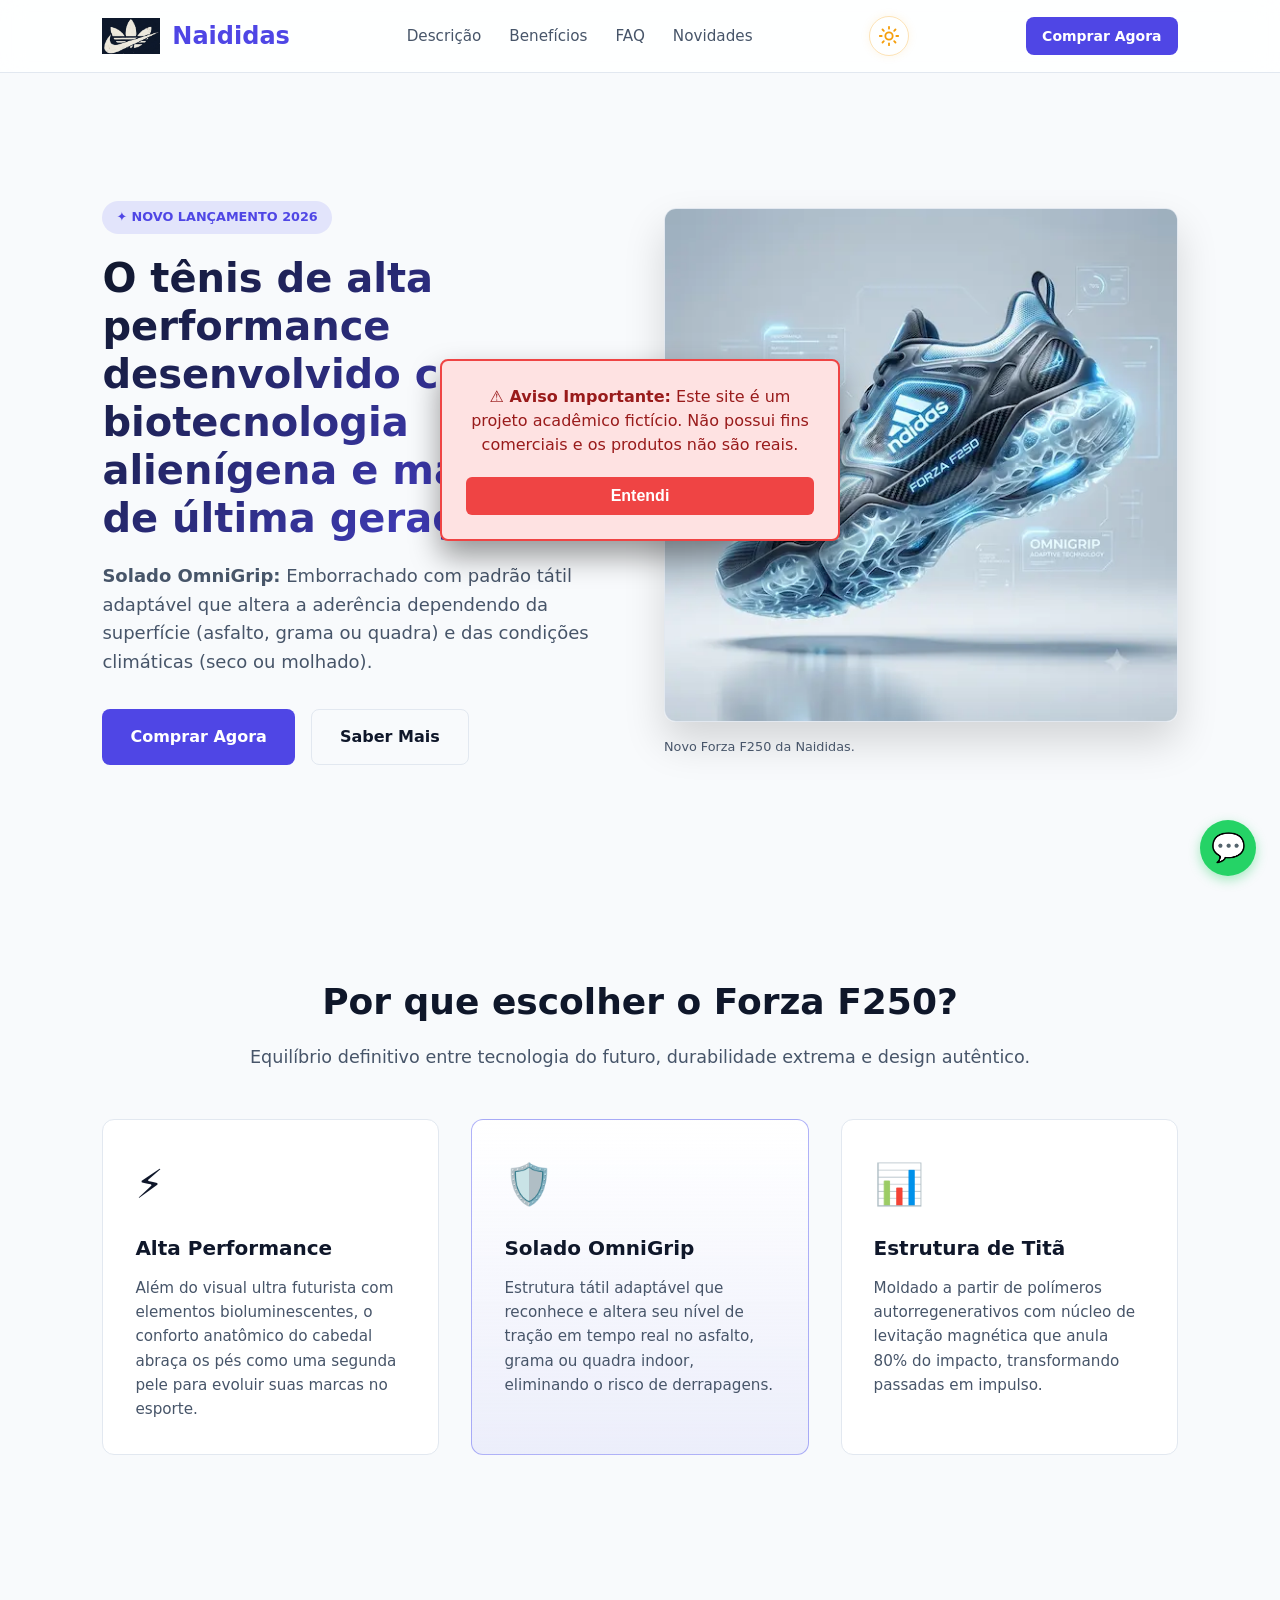
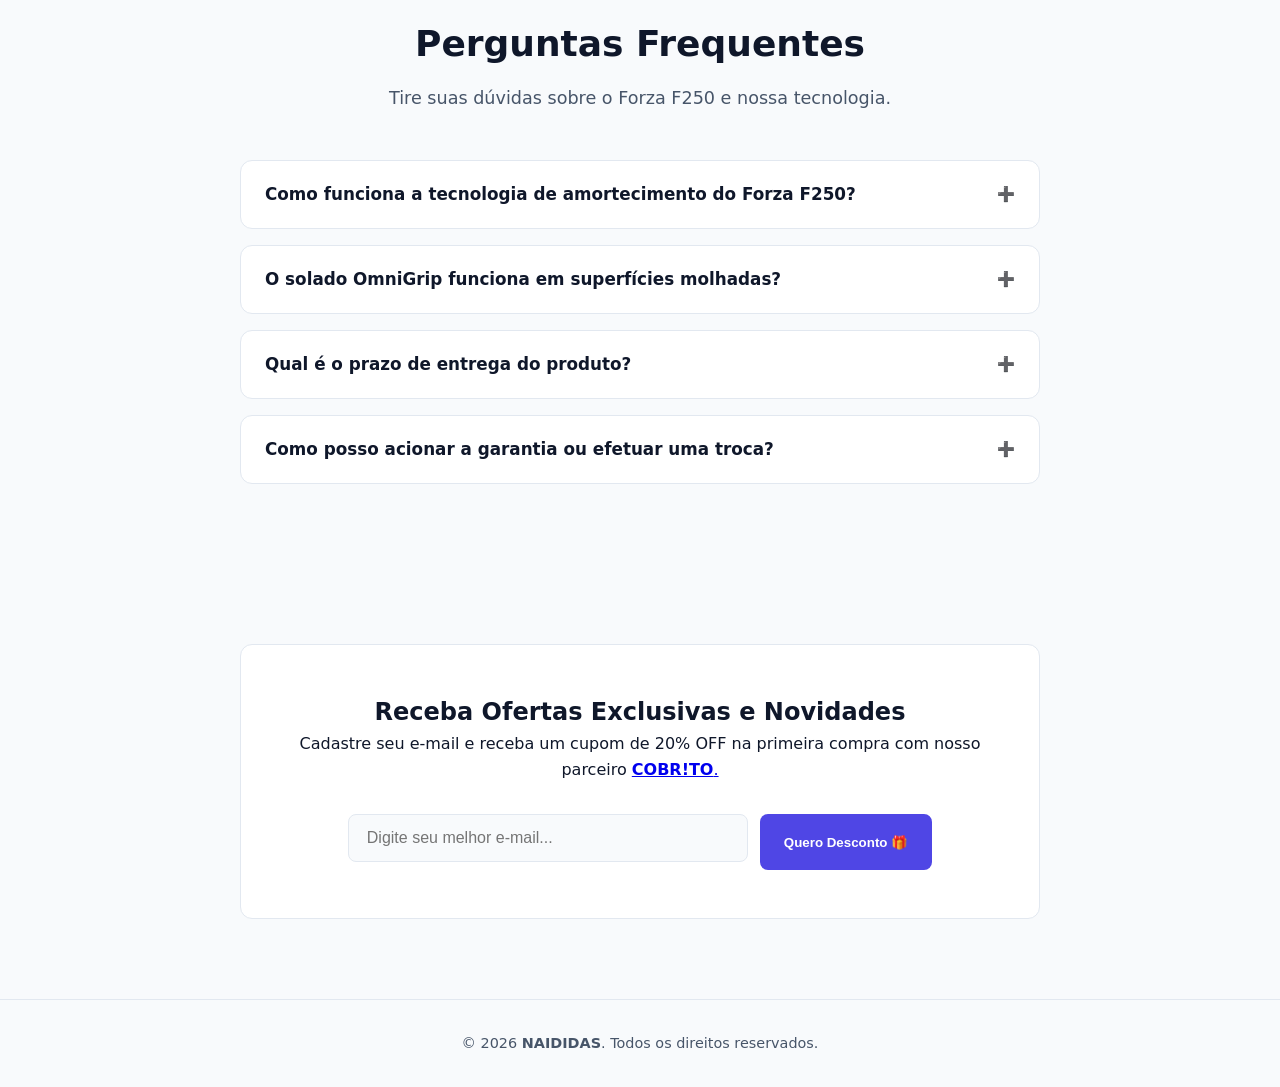
==== commit 49629334: "BotãoModernoNeon" ====
--- a/index.html
+++ b/index.html
@@ -9,8 +9,12 @@
     <meta name="description" content="Tênis Naididas Forza F250: alta performance com biotecnologia alienígena, solado OmniGrip e levitação magnética para revolucionar sua prática esportiva.">
     <meta name="keywords" content="tênis esportivo, alta performance, Naididas, Forza F250, OmniGrip, tênis para corrida, tecnologia esportiva">
     <meta name="robots" content="index, follow">
-    <meta name="google-site-verification" content="gStDUPfZQA_DkYHkqz-rygmfsW6gmnikHyQWNQwGamo" />    
+    <meta name="google-site-verification" content="jfXJeKjUJm3EbV18znJrb80tXynYjzD61DJ4F5lycTE" />
     <link rel="canonical" href="https://aprimoramento-landing-page.vercel.app/">
+    <!-- Meta Tags essenciais para o Google ler seu site -->
+    <title>NAIDIDAS</title>
+    <meta name="description" content="tênis esportivo, alta performance, Naididas, Forza F250, OmniGrip, tênis para corrida, tecnologia esportiva.">
+    <meta name="robots" content="index, follow">
 
     <!-- 🌐 META TAGS OPEN GRAPH (REDES SOCIAIS) -->
     <meta property="og:type" content="website">
@@ -69,9 +73,21 @@
     </nav>
 
         <div class="header__actions">
-        <!-- Botão para Alternar Tema -->
-        <button id="theme-toggle" class="btn-icon" aria-label="Alternar Tema">
-            <span class="theme-icon">🌙</span>
+        <!-- Botão para Alternar Tema (Neon Moderno) -->
+        <button id="theme-toggle" class="theme-neon-btn" aria-label="Alternar Tema">
+            <!-- Ícone de Sol (SVG) -->
+            <svg class="icon-sun" xmlns="http://www.w3.org/2000/svg" width="22" height="22" viewBox="0 0 24 24" fill="none" stroke="currentColor" stroke-width="2" stroke-linecap="round" stroke-linejoin="round">
+                <circle cx="12" cy="12" r="4"></circle>
+                <path d="M12 2v2"></path><path d="M12 20v2"></path>
+                <path d="m4.93 4.93 1.41 1.41"></path><path d="m17.66 17.66 1.41 1.41"></path>
+                <path d="M2 12h2"></path><path d="M20 12h2"></path>
+                <path d="m6.34 17.66-1.41 1.41"></path><path d="m19.07 4.93-1.41 1.41"></path>
+            </svg>
+
+            <!-- Ícone de Lua (SVG) -->
+            <svg class="icon-moon" xmlns="http://www.w3.org/2000/svg" width="22" height="22" viewBox="0 0 24 24" fill="none" stroke="currentColor" stroke-width="2" stroke-linecap="round" stroke-linejoin="round">
+                <path d="M12 3a6 6 0 0 0 9 9 9 9 0 1 1-9-9Z"></path>
+            </svg>
         </button>
 
         <!-- Botão Hambúrguer para Telas Menores -->
--- a/style.css
+++ b/style.css
@@ -669,4 +669,49 @@
     background: transparent !important;
     break-inside: avoid;
   }
-}+}
+
+/* ==========================================================================
+   BOTÃO DE TEMA NEON
+   ========================================================================== */
+.theme-neon-btn {
+    background: transparent;
+    border-radius: 50%;
+    padding: 8px;
+    cursor: pointer;
+    display: flex;
+    align-items: center;
+    justify-content: center;
+    transition: all 0.3s ease;
+    
+    /* Configuração Padrão (Modo Escuro / Azul Alienígena) */
+    color: #06b6d4; /* Ciano */
+    border: 1px solid rgba(6, 182, 212, 0.3);
+    box-shadow: 0 0 10px rgba(6, 182, 212, 0.1);
+}
+
+.theme-neon-btn:hover {
+    /* Brilho Neon Ciano ao passar o mouse */
+    box-shadow: 0 0 15px rgba(6, 182, 212, 0.6), inset 0 0 10px rgba(6, 182, 212, 0.3);
+    background-color: rgba(6, 182, 212, 0.05);
+}
+
+/* Configuração do Modo Claro (Sol / Amarelo) */
+[data-theme="light"] .theme-neon-btn {
+    color: #f59e0b; /* Amarelo/Laranja */
+    border-color: rgba(245, 158, 11, 0.3);
+    box-shadow: 0 0 10px rgba(245, 158, 11, 0.1);
+}
+
+[data-theme="light"] .theme-neon-btn:hover {
+    /* Brilho Neon Amarelo ao passar o mouse */
+    box-shadow: 0 0 15px rgba(245, 158, 11, 0.6), inset 0 0 10px rgba(245, 158, 11, 0.3);
+    background-color: rgba(245, 158, 11, 0.05);
+}
+
+/* Lógica de exibição dos ícones */
+.icon-moon { display: block; }
+.icon-sun { display: none; }
+
+[data-theme="light"] .icon-moon { display: none; }
+[data-theme="light"] .icon-sun { display: block; }
--- a/style.css
+++ b/style.css
@@ -669,4 +669,49 @@
     background: transparent !important;
     break-inside: avoid;
   }
-}+}
+
+/* ==========================================================================
+   BOTÃO DE TEMA NEON
+   ========================================================================== */
+.theme-neon-btn {
+    background: transparent;
+    border-radius: 50%;
+    padding: 8px;
+    cursor: pointer;
+    display: flex;
+    align-items: center;
+    justify-content: center;
+    transition: all 0.3s ease;
+    
+    /* Configuração Padrão (Modo Escuro / Azul Alienígena) */
+    color: #06b6d4; /* Ciano */
+    border: 1px solid rgba(6, 182, 212, 0.3);
+    box-shadow: 0 0 10px rgba(6, 182, 212, 0.1);
+}
+
+.theme-neon-btn:hover {
+    /* Brilho Neon Ciano ao passar o mouse */
+    box-shadow: 0 0 15px rgba(6, 182, 212, 0.6), inset 0 0 10px rgba(6, 182, 212, 0.3);
+    background-color: rgba(6, 182, 212, 0.05);
+}
+
+/* Configuração do Modo Claro (Sol / Amarelo) */
+[data-theme="light"] .theme-neon-btn {
+    color: #f59e0b; /* Amarelo/Laranja */
+    border-color: rgba(245, 158, 11, 0.3);
+    box-shadow: 0 0 10px rgba(245, 158, 11, 0.1);
+}
+
+[data-theme="light"] .theme-neon-btn:hover {
+    /* Brilho Neon Amarelo ao passar o mouse */
+    box-shadow: 0 0 15px rgba(245, 158, 11, 0.6), inset 0 0 10px rgba(245, 158, 11, 0.3);
+    background-color: rgba(245, 158, 11, 0.05);
+}
+
+/* Lógica de exibição dos ícones */
+.icon-moon { display: block; }
+.icon-sun { display: none; }
+
+[data-theme="light"] .icon-moon { display: none; }
+[data-theme="light"] .icon-sun { display: block; }
--- a/style.css
+++ b/style.css
@@ -669,4 +669,49 @@
     background: transparent !important;
     break-inside: avoid;
   }
-}+}
+
+/* ==========================================================================
+   BOTÃO DE TEMA NEON
+   ========================================================================== */
+.theme-neon-btn {
+    background: transparent;
+    border-radius: 50%;
+    padding: 8px;
+    cursor: pointer;
+    display: flex;
+    align-items: center;
+    justify-content: center;
+    transition: all 0.3s ease;
+    
+    /* Configuração Padrão (Modo Escuro / Azul Alienígena) */
+    color: #06b6d4; /* Ciano */
+    border: 1px solid rgba(6, 182, 212, 0.3);
+    box-shadow: 0 0 10px rgba(6, 182, 212, 0.1);
+}
+
+.theme-neon-btn:hover {
+    /* Brilho Neon Ciano ao passar o mouse */
+    box-shadow: 0 0 15px rgba(6, 182, 212, 0.6), inset 0 0 10px rgba(6, 182, 212, 0.3);
+    background-color: rgba(6, 182, 212, 0.05);
+}
+
+/* Configuração do Modo Claro (Sol / Amarelo) */
+[data-theme="light"] .theme-neon-btn {
+    color: #f59e0b; /* Amarelo/Laranja */
+    border-color: rgba(245, 158, 11, 0.3);
+    box-shadow: 0 0 10px rgba(245, 158, 11, 0.1);
+}
+
+[data-theme="light"] .theme-neon-btn:hover {
+    /* Brilho Neon Amarelo ao passar o mouse */
+    box-shadow: 0 0 15px rgba(245, 158, 11, 0.6), inset 0 0 10px rgba(245, 158, 11, 0.3);
+    background-color: rgba(245, 158, 11, 0.05);
+}
+
+/* Lógica de exibição dos ícones */
+.icon-moon { display: block; }
+.icon-sun { display: none; }
+
+[data-theme="light"] .icon-moon { display: none; }
+[data-theme="light"] .icon-sun { display: block; }
